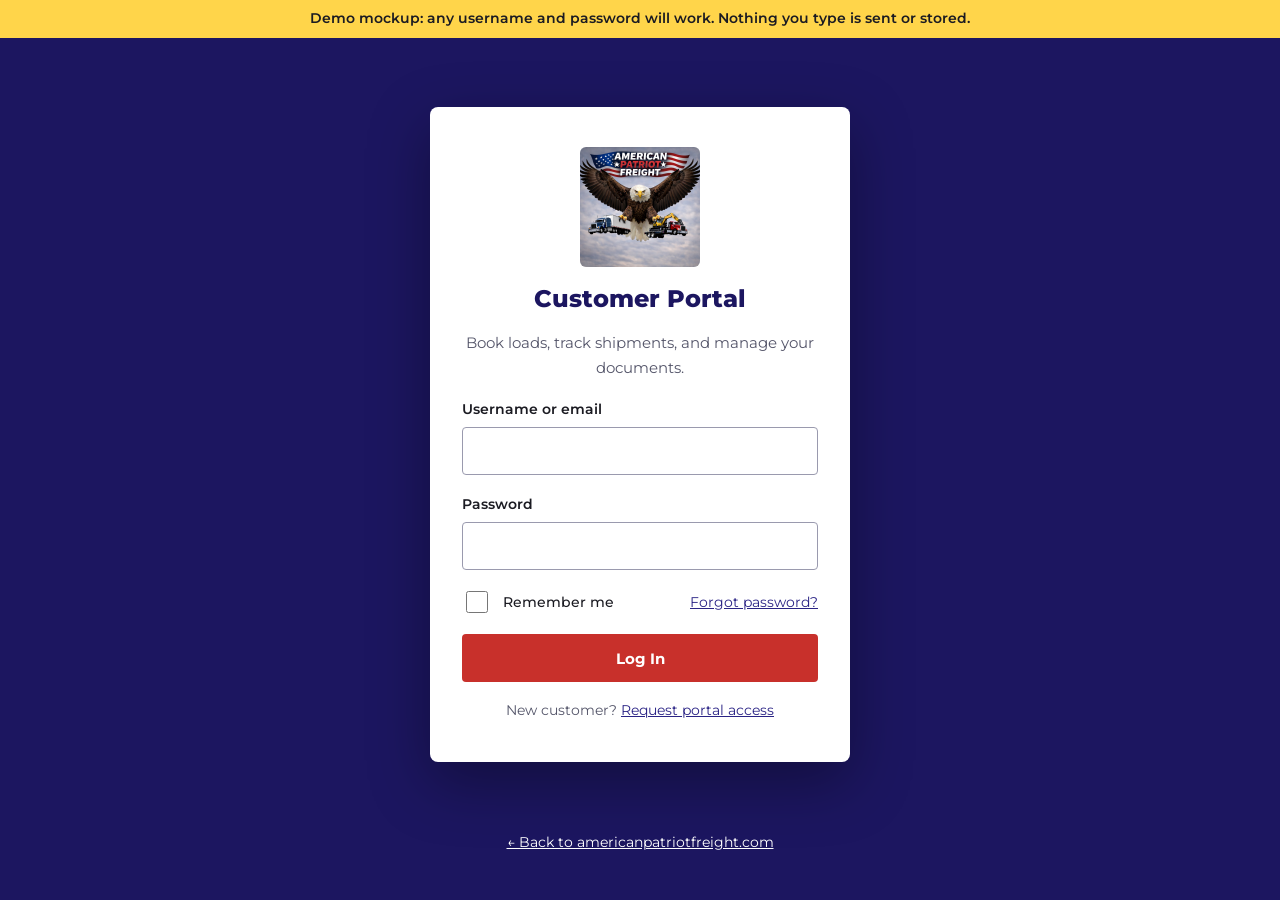
==== portal/index.html @ 230db8dd "Add customer portal mockup and Customer Login link Co-Authored-By: Claude Opus 5.5 <noreply@anthropi" ====
<!doctype html>
<html lang="en">
<head>
<meta charset="utf-8">
<meta name="viewport" content="width=device-width, initial-scale=1">
<title>Customer Login | American Patriot Freight</title>
<meta name="robots" content="noindex">
<link rel="icon" href="../assets/logo.png">
<link rel="preconnect" href="https://fonts.googleapis.com">
<link href="https://fonts.googleapis.com/css2?family=Montserrat:wght@400;500;600;700;800&display=swap" rel="stylesheet">
<link rel="stylesheet" href="../assets/style.css">
<style>
body{background:var(--navy);min-height:100vh;display:flex;flex-direction:column}
.demo-bar{background:#ffd54a;color:#1b1b22;text-align:center;font-size:.85rem;font-weight:600;padding:8px 16px}
.login-wrap{flex:1;display:flex;align-items:center;justify-content:center;padding:40px 20px}
.login-card{background:#fff;border-radius:8px;width:100%;max-width:420px;padding:40px 32px;box-shadow:0 20px 60px rgba(0,0,0,.35);display:flex;flex-direction:column;gap:18px}
.login-card img{width:120px;margin:0 auto;border-radius:6px}
.login-card h1{font-size:1.5rem;text-align:center;margin:0}
.login-card .sub{text-align:center;color:var(--muted);margin:0;font-size:.95rem}
.login-row{display:flex;justify-content:space-between;align-items:center;flex-wrap:wrap;gap:8px;font-size:.9rem}
.login-row .check label{font-weight:500}
.login-card .btn{width:100%}
.back{color:#c9c9e3;text-align:center;padding:0 0 32px;font-size:.9rem}
.back a{color:#fff}
</style>
</head>
<body>
<div class="demo-bar">Demo mockup: any username and password will work. Nothing you type is sent or stored.</div>
<div class="login-wrap">
  <form class="login-card" id="login">
    <a href="../index.html"><img src="../assets/logo.png" alt="American Patriot Freight home"></a>
    <h1>Customer Portal</h1>
    <p class="sub">Book loads, track shipments, and manage your documents.</p>
    <div><label for="u">Username or email</label><input id="u" autocomplete="off"></div>
    <div><label for="p">Password</label><input id="p" type="password" autocomplete="off"></div>
    <div class="login-row">
      <div class="check"><input id="rem" type="checkbox"><label for="rem">Remember me</label></div>
      <a href="#" onclick="alert('Demo: password reset would email a link here.');return false">Forgot password?</a>
    </div>
    <button class="btn btn-red" type="submit">Log In</button>
    <p class="sub" style="font-size:.85rem">New customer? <a href="../contact.html">Request portal access</a></p>
  </form>
</div>
<p class="back"><a href="../index.html">← Back to americanpatriotfreight.com</a></p>
<script>
document.getElementById('login').addEventListener('submit', function (e) {
  e.preventDefault();
  window.location.href = 'dashboard.html';
});
</script>
</body>
</html>
---- assets/style.css ----
:root{
  --navy:#1c1660;
  --navy-2:#2a2385;
  --red:#c8302b;
  --red-dark:#a32420;
  --ink:#1b1b22;
  --muted:#55566a;
  --line:#dcdce6;
  --soft:#f4f4f8;
  --white:#ffffff;
  --max:1140px;
}
*{box-sizing:border-box}
html{scroll-behavior:smooth}
body{margin:0;font-family:"Montserrat",system-ui,sans-serif;color:var(--ink);background:var(--white);line-height:1.6;font-size:16px}
img{max-width:100%;display:block}
a{color:var(--navy-2)}
a:hover{color:var(--red)}
h1,h2,h3{line-height:1.2;margin:0 0 .5em;font-weight:800;color:var(--navy)}
h1{font-size:clamp(2rem,4.5vw,3.25rem)}
h2{font-size:clamp(1.6rem,3vw,2.25rem)}
h3{font-size:1.2rem;font-weight:700}
p{margin:0 0 1em}
.wrap{max-width:var(--max);margin:0 auto;padding:0 20px}
.eyebrow{font-size:.8rem;font-weight:700;letter-spacing:.12em;text-transform:uppercase;color:var(--red);margin-bottom:.75em}
.lead{font-size:1.15rem;color:var(--muted);max-width:720px}

/* buttons */
.btn{display:inline-flex;align-items:center;justify-content:center;min-height:48px;padding:0 24px;border-radius:4px;font-weight:700;font-size:.95rem;text-decoration:none;border:2px solid transparent;cursor:pointer;font-family:inherit;transition:background .15s,color .15s}
.btn-red{background:var(--red);color:#fff}
.btn-red:hover{background:var(--red-dark);color:#fff}
.btn-outline{border-color:currentColor;color:var(--navy);background:transparent}
.btn-outline:hover{background:var(--navy);color:#fff;border-color:var(--navy)}
.btn-light{border-color:#fff;color:#fff;background:transparent}
.btn-light:hover{background:#fff;color:var(--navy)}
.btn-row{display:flex;flex-wrap:wrap;gap:12px}

/* header */
.site-header{background:var(--navy);color:#fff;position:sticky;top:0;z-index:50}
.site-header .wrap{display:flex;align-items:center;gap:24px;min-height:76px}
.brand{display:flex;align-items:center;gap:12px;color:#fff;text-decoration:none;font-weight:800;letter-spacing:.02em}
.brand img{height:56px;width:auto;border-radius:4px;background:#fff}
.brand span{font-size:1rem;line-height:1.1}
.nav{display:flex;gap:4px 24px;margin-left:auto;align-items:center}
.nav a{color:#fff;text-decoration:none;font-weight:600;font-size:.95rem;padding:12px 0;border-bottom:2px solid transparent;white-space:nowrap}
.nav a:hover,.nav a[aria-current=page]{border-bottom-color:var(--red);color:#fff}
.nav .btn{padding:0 18px;border-bottom:0}
.nav .phone{font-weight:700}
.menu-btn{display:none;margin-left:auto;width:48px;height:48px;background:transparent;border:2px solid #fff;border-radius:4px;color:#fff;cursor:pointer}
@media (max-width:1200px){
  .menu-btn{display:inline-flex;align-items:center;justify-content:center}
  .nav{display:none;position:absolute;top:76px;left:0;right:0;background:var(--navy);flex-direction:column;align-items:stretch;padding:8px 20px 20px;gap:0}
  .nav.open{display:flex}
  .nav a{padding:14px 0;border-bottom:1px solid rgba(255,255,255,.15)}
  .nav .btn{margin-top:12px;border-bottom:0}
}

/* hero */
.hero{position:relative;color:#fff;background-color:var(--navy);background-position:center;background-size:cover;background-repeat:no-repeat}
.hero .wrap{padding-top:96px;padding-bottom:96px}
.hero h1{color:#fff;max-width:820px}
.hero .lead{color:#e4e4f2}
.hero .eyebrow{color:#ff8b86}
.page-hero{background:var(--navy);color:#fff}
.page-hero .wrap{padding-top:56px;padding-bottom:56px}
.page-hero h1{color:#fff}
.page-hero .lead{color:#e4e4f2}
.crumbs{font-size:.85rem;color:#c9c9e3;margin-bottom:12px}
.crumbs a{color:#c9c9e3}

/* facts strip */
.facts{background:var(--soft);border-bottom:1px solid var(--line)}
.facts .wrap{display:grid;grid-template-columns:repeat(auto-fit,minmax(200px,1fr));gap:16px;padding-top:22px;padding-bottom:22px}
.facts dt{font-size:.75rem;font-weight:700;letter-spacing:.1em;text-transform:uppercase;color:var(--muted)}
.facts dd{margin:0;font-weight:700;color:var(--navy)}

/* sections */
section.block{padding:72px 0}
section.alt{background:var(--soft)}
.section-head{margin-bottom:40px}
.grid-3{display:grid;grid-template-columns:repeat(auto-fit,minmax(280px,1fr));gap:24px}
.grid-4{display:grid;grid-template-columns:repeat(auto-fit,minmax(220px,1fr));gap:24px}
.card{background:#fff;border:1px solid var(--line);border-radius:6px;padding:28px;display:flex;flex-direction:column;gap:8px}
.card .tags{font-size:.85rem;color:var(--red);font-weight:600}
.card p{color:var(--muted);flex-grow:1}
.card a.more{font-weight:700;text-decoration:none;padding:8px 0}
.icon{width:48px;height:48px;border-radius:50%;background:var(--navy);color:#fff;display:flex;align-items:center;justify-content:center;margin-bottom:8px}
.icon svg{width:24px;height:24px}
.step-num{width:44px;height:44px;border-radius:50%;background:var(--red);color:#fff;font-weight:800;display:flex;align-items:center;justify-content:center;margin-bottom:12px}

.split{display:grid;grid-template-columns:repeat(auto-fit,minmax(320px,1fr));gap:48px;align-items:center}
.tag-list{display:flex;flex-wrap:wrap;gap:8px;list-style:none;padding:0;margin:0 0 1.5em}
.tag-list li{border:1px solid var(--navy);color:var(--navy);border-radius:999px;padding:4px 14px;font-size:.85rem;font-weight:600}
.panel{background:var(--navy);color:#fff;border-radius:6px;padding:40px;display:flex;flex-direction:column;justify-content:center;min-height:280px}
.panel h3{color:#fff;font-size:1.5rem}
.panel p{color:#e4e4f2}

.cta{background:var(--navy);color:#fff}
.cta .wrap{display:flex;flex-wrap:wrap;align-items:center;justify-content:space-between;gap:24px;padding-top:56px;padding-bottom:56px}
.cta h2{color:#fff;margin:0;max-width:620px}

.mission{background:var(--red);color:#fff;text-align:center}
.mission .wrap{padding-top:64px;padding-bottom:64px;max-width:900px}
.mission p{font-size:clamp(1.3rem,2.4vw,1.75rem);font-weight:700;margin:0}
.mission .eyebrow{color:#ffe1df}

/* forms */
.form{background:#fff;border:1px solid var(--line);border-radius:6px;padding:32px;display:flex;flex-direction:column;gap:20px}
.row{display:grid;grid-template-columns:repeat(auto-fit,minmax(220px,1fr));gap:20px}
label{display:block;font-weight:600;font-size:.9rem;margin-bottom:6px}
input,select,textarea{width:100%;min-height:48px;padding:10px 12px;border:1px solid #9a9aae;border-radius:4px;font:inherit;font-size:1rem;background:#fff;color:var(--ink)}
input:focus,select:focus,textarea:focus{outline:3px solid rgba(200,48,43,.35);border-color:var(--red)}
textarea{min-height:130px;resize:vertical}
fieldset{border:0;padding:0;margin:0;display:flex;flex-direction:column;gap:20px}
legend{font-weight:800;color:var(--navy);font-size:1.05rem;margin-bottom:12px;padding:0}
.check{display:flex;gap:12px;align-items:center}
.check input{width:22px;height:22px;min-height:0}
.check label{margin:0;font-weight:500}
.note{font-size:.85rem;color:var(--muted)}
.form-status{font-weight:600;color:var(--navy)}

.contact-list{display:flex;flex-direction:column;gap:22px}
.contact-list dt{font-size:.75rem;font-weight:700;letter-spacing:.1em;text-transform:uppercase;color:var(--muted)}
.contact-list dd{margin:0;font-size:1.05rem}
.map{border:0;width:100%;height:260px;border-radius:6px}

/* footer */
.site-footer{background:#120e45;color:#c9c9e3;font-size:.95rem}
.site-footer .wrap{padding-top:56px;padding-bottom:24px}
.foot-grid{display:grid;grid-template-columns:2fr 1fr 1.5fr 1fr;gap:32px}
@media (max-width:800px){.foot-grid{grid-template-columns:1fr 1fr}}
@media (max-width:480px){.foot-grid{grid-template-columns:1fr}}
.site-footer h4{color:#fff;font-size:.8rem;letter-spacing:.12em;text-transform:uppercase;margin:0 0 12px}
.site-footer a{color:#c9c9e3;text-decoration:none;display:block;padding:6px 0}
.site-footer a:hover{color:#fff}
.site-footer .brand img{height:64px}
.legal{border-top:1px solid rgba(255,255,255,.15);margin-top:40px;padding-top:20px;display:flex;flex-wrap:wrap;justify-content:space-between;gap:8px;font-size:.85rem}
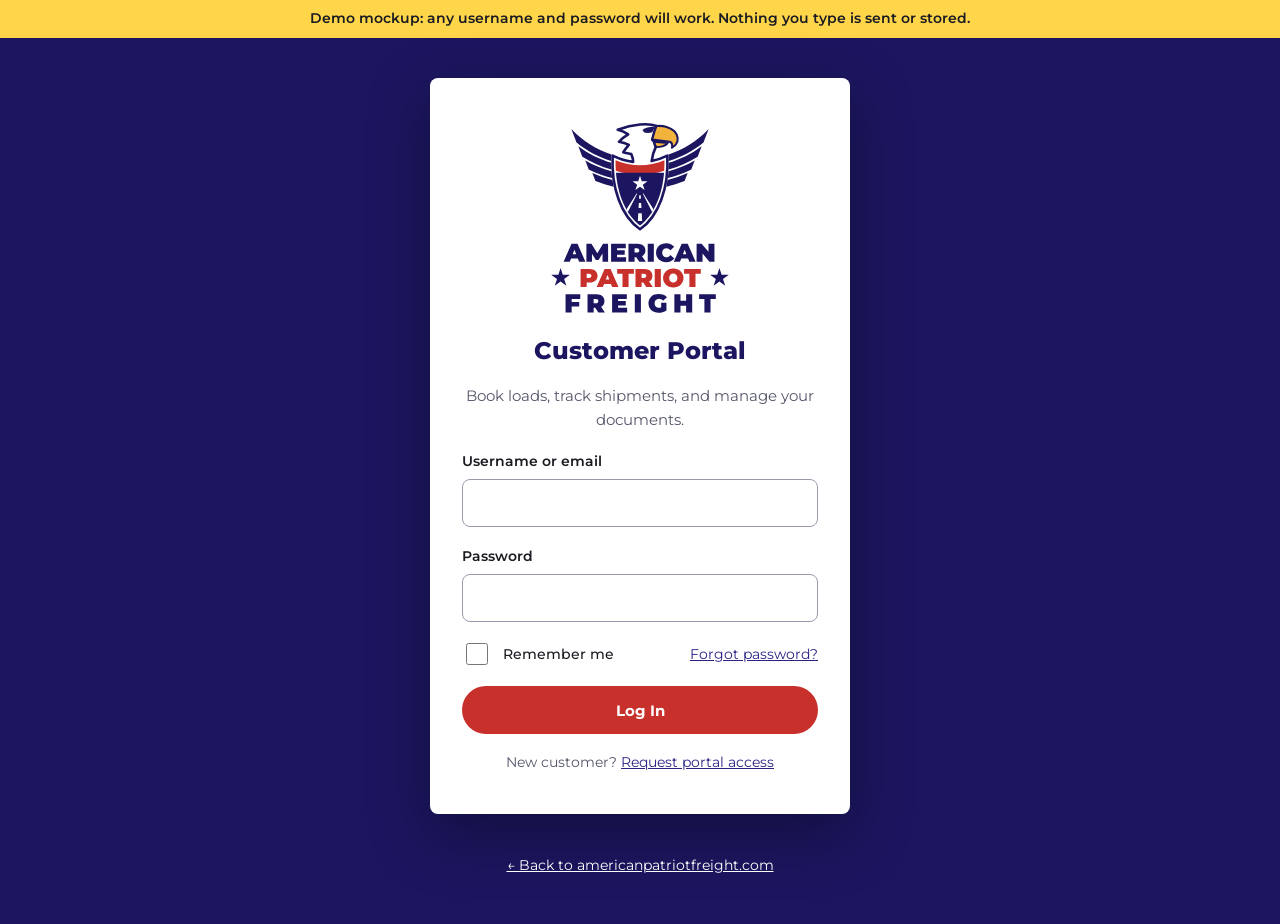
==== commit 212d73e8: "Switch to the Highway Shield logo and its colors Header, footer, About panel, portal and favicon now" ====
--- a/portal/index.html
+++ b/portal/index.html
@@ -5,7 +5,7 @@
 <meta name="viewport" content="width=device-width, initial-scale=1">
 <title>Customer Login | American Patriot Freight</title>
 <meta name="robots" content="noindex">
-<link rel="icon" href="../assets/logo.png">
+<link rel="icon" href="../assets/brand/logo-mark.svg" type="image/svg+xml">
 <link rel="preconnect" href="https://fonts.googleapis.com">
 <link href="https://fonts.googleapis.com/css2?family=Montserrat:wght@400;500;600;700;800&display=swap" rel="stylesheet">
 <link rel="stylesheet" href="../assets/style.css">
@@ -14,7 +14,7 @@
 .demo-bar{background:#ffd54a;color:#1b1b22;text-align:center;font-size:.85rem;font-weight:600;padding:8px 16px}
 .login-wrap{flex:1;display:flex;align-items:center;justify-content:center;padding:40px 20px}
 .login-card{background:#fff;border-radius:8px;width:100%;max-width:420px;padding:40px 32px;box-shadow:0 20px 60px rgba(0,0,0,.35);display:flex;flex-direction:column;gap:18px}
-.login-card img{width:120px;margin:0 auto;border-radius:6px}
+.login-card img{width:190px;height:auto;margin:0 auto}
 .login-card h1{font-size:1.5rem;text-align:center;margin:0}
 .login-card .sub{text-align:center;color:var(--muted);margin:0;font-size:.95rem}
 .login-row{display:flex;justify-content:space-between;align-items:center;flex-wrap:wrap;gap:8px;font-size:.9rem}
@@ -28,7 +28,7 @@
 <div class="demo-bar">Demo mockup: any username and password will work. Nothing you type is sent or stored.</div>
 <div class="login-wrap">
   <form class="login-card" id="login">
-    <a href="../index.html"><img src="../assets/logo.png" alt="American Patriot Freight home"></a>
+    <a href="../index.html"><img src="../assets/brand/logo-stacked.svg" alt="American Patriot Freight home" width="190" height="201"></a>
     <h1>Customer Portal</h1>
     <p class="sub">Book loads, track shipments, and manage your documents.</p>
     <div><label for="u">Username or email</label><input id="u" autocomplete="off"></div>
--- a/assets/style.css
+++ b/assets/style.css
@@ -1,20 +1,27 @@
 :root{
   --navy:#1c1660;
   --navy-2:#2a2385;
+  --navy-deep:#120e45;
   --red:#c8302b;
   --red-dark:#a32420;
+  --red-light:#e8463f;
+  --gold:#f2b33d;
   --ink:#1b1b22;
   --muted:#55566a;
   --line:#dcdce6;
   --soft:#f4f4f8;
   --white:#ffffff;
   --max:1140px;
+  --ease-out:cubic-bezier(.16,1,.3,1);
+  --ease-spring:cubic-bezier(.34,1.56,.64,1);
+  --glow-red:0 0 22px -2px rgba(200,48,43,.6);
+  --glow-light:0 0 12px 3px rgba(242,179,61,.75),0 0 22px 6px rgba(242,179,61,.3);
 }
 *{box-sizing:border-box}
 html{scroll-behavior:smooth}
 body{margin:0;font-family:"Montserrat",system-ui,sans-serif;color:var(--ink);background:var(--white);line-height:1.6;font-size:16px}
 img{max-width:100%;display:block}
-a{color:var(--navy-2)}
+a{color:var(--navy-2);transition:color .2s}
 a:hover{color:var(--red)}
 h1,h2,h3{line-height:1.2;margin:0 0 .5em;font-weight:800;color:var(--navy)}
 h1{font-size:clamp(2rem,4.5vw,3.25rem)}
@@ -22,81 +29,166 @@
 h3{font-size:1.2rem;font-weight:700}
 p{margin:0 0 1em}
 .wrap{max-width:var(--max);margin:0 auto;padding:0 20px}
-.eyebrow{font-size:.8rem;font-weight:700;letter-spacing:.12em;text-transform:uppercase;color:var(--red);margin-bottom:.75em}
 .lead{font-size:1.15rem;color:var(--muted);max-width:720px}
+.center{text-align:center}
+.center .lead{margin-left:auto;margin-right:auto}
+
+/* eyebrow with a line that grows on hover */
+.eyebrow{display:inline-flex;align-items:center;gap:10px;font-size:.8rem;font-weight:700;letter-spacing:.14em;text-transform:uppercase;color:var(--red);margin-bottom:.75em}
+.eyebrow::after{content:"";width:32px;height:1px;background:currentColor;opacity:.5;transition:width .5s var(--ease-out)}
+.section-head:hover .eyebrow::after,.split>div:hover .eyebrow::after,.hero:hover .eyebrow::after,.page-hero:hover .eyebrow::after{width:64px}
+.eyebrow.dot::after{display:none}
+.eyebrow.dot::before{content:"";width:12px;height:12px;background:currentColor;clip-path:polygon(50% 0%,61% 35%,98% 35%,68% 57%,79% 91%,50% 70%,21% 91%,32% 57%,2% 35%,39% 35%)}
+
+/* accent words: underline draws in, glows on hover */
+.accent{color:var(--red);background:linear-gradient(currentColor,currentColor) 0 100%/0 3px no-repeat;padding-bottom:2px;transition:background-size .8s var(--ease-out) .2s,text-shadow .3s}
+.in .accent,.no-js .accent,.accent.drawn{background-size:100% 3px}
+h1:hover .accent,h2:hover .accent{text-shadow:0 0 18px rgba(200,48,43,.35)}
+.dark .accent,.hero .accent,.page-hero .accent,.cta .accent{color:var(--red-light)}
+.dark h2:hover .accent,.hero h1:hover .accent,.page-hero h1:hover .accent{text-shadow:0 0 24px rgba(232,70,63,.65)}
 
 /* buttons */
-.btn{display:inline-flex;align-items:center;justify-content:center;min-height:48px;padding:0 24px;border-radius:4px;font-weight:700;font-size:.95rem;text-decoration:none;border:2px solid transparent;cursor:pointer;font-family:inherit;transition:background .15s,color .15s}
+.btn{display:inline-flex;align-items:center;justify-content:center;gap:8px;min-height:48px;padding:0 24px;border-radius:999px;font-weight:700;font-size:.95rem;text-decoration:none;border:2px solid transparent;cursor:pointer;font-family:inherit;transition:translate .25s var(--ease-out),box-shadow .25s,background .2s,color .2s,border-color .2s}
+.btn:hover{translate:0 -2px}
+.btn:active{translate:0 0}
 .btn-red{background:var(--red);color:#fff}
-.btn-red:hover{background:var(--red-dark);color:#fff}
+.btn-red:hover{background:var(--red-dark);color:#fff;box-shadow:0 12px 26px -10px rgba(200,48,43,.85)}
 .btn-outline{border-color:currentColor;color:var(--navy);background:transparent}
-.btn-outline:hover{background:var(--navy);color:#fff;border-color:var(--navy)}
-.btn-light{border-color:#fff;color:#fff;background:transparent}
-.btn-light:hover{background:#fff;color:var(--navy)}
+.btn-outline:hover{background:var(--navy);color:#fff;border-color:var(--navy);box-shadow:0 12px 26px -12px rgba(28,22,96,.7)}
+.btn-light{border-color:rgba(255,255,255,.7);color:#fff;background:transparent}
+.btn-light:hover{background:#fff;color:var(--navy);border-color:#fff;box-shadow:0 12px 26px -12px rgba(255,255,255,.5)}
+.btn-white{background:#fff;color:var(--navy)}
+.btn-white:hover{color:var(--navy);box-shadow:0 0 0 4px rgba(255,255,255,.15),0 12px 26px -10px rgba(0,0,0,.5)}
+.arr{display:inline-block;transition:translate .25s var(--ease-out)}
+a:hover .arr,button:hover .arr{translate:4px 0}
 .btn-row{display:flex;flex-wrap:wrap;gap:12px}
+.center .btn-row{justify-content:center}
+
+/* utility bar */
+.utility{background:var(--navy-deep);color:#c9c9e3;font-size:.82rem}
+.utility .wrap{display:flex;justify-content:space-between;align-items:center;gap:4px 20px;flex-wrap:wrap}
+.utility .u-group{display:flex;gap:4px 20px;flex-wrap:wrap}
+.utility a{color:#e4e4f2;text-decoration:none;font-weight:600;padding:8px 0;display:inline-flex;gap:6px;align-items:center}
+.utility a:hover{color:#fff}
+.utility svg{width:14px;height:14px;transition:rotate .4s var(--ease-spring)}
+.utility a:hover svg{rotate:-12deg}
+@media (max-width:640px){.utility .u-hide-sm{display:none}}
 
 /* header */
-.site-header{background:var(--navy);color:#fff;position:sticky;top:0;z-index:50}
+.site-header{background:var(--navy);color:#fff;position:sticky;top:0;z-index:50;border-bottom:3px solid var(--red);transition:box-shadow .3s}
+.site-header.scrolled{box-shadow:0 10px 30px -10px rgba(0,0,0,.5)}
 .site-header .wrap{display:flex;align-items:center;gap:24px;min-height:76px}
 .brand{display:flex;align-items:center;gap:12px;color:#fff;text-decoration:none;font-weight:800;letter-spacing:.02em}
-.brand img{height:56px;width:auto;border-radius:4px;background:#fff}
+.brand:hover{color:#fff}
+.brand img{height:56px;width:auto;display:block;transition:scale .5s var(--ease-spring),filter .3s}
+.brand:hover img{scale:1.04;filter:drop-shadow(0 0 10px rgba(242,179,61,.45))}
 .brand span{font-size:1rem;line-height:1.1}
-.nav{display:flex;gap:4px 24px;margin-left:auto;align-items:center}
-.nav a{color:#fff;text-decoration:none;font-weight:600;font-size:.95rem;padding:12px 0;border-bottom:2px solid transparent;white-space:nowrap}
-.nav a:hover,.nav a[aria-current=page]{border-bottom-color:var(--red);color:#fff}
-.nav .btn{padding:0 18px;border-bottom:0}
-.nav .phone{font-weight:700}
-.menu-btn{display:none;margin-left:auto;width:48px;height:48px;background:transparent;border:2px solid #fff;border-radius:4px;color:#fff;cursor:pointer}
-@media (max-width:1200px){
+.nav{display:flex;gap:4px 26px;margin-left:auto;align-items:center}
+.nav a{position:relative;color:#fff;text-decoration:none;font-weight:600;font-size:.95rem;padding:12px 0;white-space:nowrap}
+.nav a:not(.btn)::after{content:"";position:absolute;left:0;right:0;bottom:6px;height:2px;border-radius:2px;background:var(--gold);transform:scaleX(0);transform-origin:left;transition:transform .35s var(--ease-out)}
+.nav a:not(.btn):hover{color:#fff}
+.nav a:not(.btn):hover::after,.nav a[aria-current=page]::after{transform:scaleX(1)}
+.nav .btn{padding:0 20px}
+.menu-btn{display:none;margin-left:auto;width:48px;height:48px;background:transparent;border:2px solid #fff;border-radius:8px;color:#fff;cursor:pointer;transition:background .2s}
+.menu-btn:hover{background:rgba(255,255,255,.1)}
+.menu-btn svg{transition:rotate .35s var(--ease-out)}
+.menu-btn[aria-expanded=true] svg{rotate:90deg}
+@media (max-width:1020px){
   .menu-btn{display:inline-flex;align-items:center;justify-content:center}
-  .nav{display:none;position:absolute;top:76px;left:0;right:0;background:var(--navy);flex-direction:column;align-items:stretch;padding:8px 20px 20px;gap:0}
-  .nav.open{display:flex}
+  .nav{display:none;position:absolute;top:76px;left:0;right:0;background:var(--navy);flex-direction:column;align-items:stretch;padding:8px 20px 20px;gap:0;box-shadow:0 20px 30px -10px rgba(0,0,0,.4)}
+  .nav.open{display:flex;animation:drop .3s var(--ease-out)}
   .nav a{padding:14px 0;border-bottom:1px solid rgba(255,255,255,.15)}
+  .nav a:not(.btn)::after{bottom:-1px}
   .nav .btn{margin-top:12px;border-bottom:0}
 }
+@keyframes drop{from{opacity:0;translate:0 -8px}to{opacity:1;translate:0 0}}
 
 /* hero */
-.hero{position:relative;color:#fff;background-color:var(--navy);background-position:center;background-size:cover;background-repeat:no-repeat}
-.hero .wrap{padding-top:96px;padding-bottom:96px}
+.hero{position:relative;color:#fff;background-color:var(--navy);background-position:center;background-size:cover;background-repeat:no-repeat;overflow:hidden}
+.hero .wrap{padding-top:96px;padding-bottom:96px;position:relative}
 .hero h1{color:#fff;max-width:820px}
 .hero .lead{color:#e4e4f2}
-.hero .eyebrow{color:#ff8b86}
-.page-hero{background:var(--navy);color:#fff}
-.page-hero .wrap{padding-top:56px;padding-bottom:56px}
-.page-hero h1{color:#fff}
+.hero .eyebrow{color:var(--gold)}
+.bg-navy-gradient,.page-hero,.cta{background-image:linear-gradient(135deg,var(--navy-deep) 0%,var(--navy-2) 55%,var(--navy-deep) 100%)}
+.page-hero{color:#fff;position:relative;overflow:hidden}
+.page-hero::after{content:"";position:absolute;inset:auto -10% -60% auto;width:60%;height:140%;background:radial-gradient(closest-side,rgba(242,179,61,.18),transparent);pointer-events:none}
+.page-hero .wrap{padding-top:64px;padding-bottom:64px;position:relative}
+.page-hero h1{color:#fff;max-width:820px}
 .page-hero .lead{color:#e4e4f2}
+.page-hero .eyebrow{color:var(--gold)}
 .crumbs{font-size:.85rem;color:#c9c9e3;margin-bottom:12px}
 .crumbs a{color:#c9c9e3}
+.crumbs a:hover{color:#fff}
 
 /* facts strip */
 .facts{background:var(--soft);border-bottom:1px solid var(--line)}
-.facts .wrap{display:grid;grid-template-columns:repeat(auto-fit,minmax(200px,1fr));gap:16px;padding-top:22px;padding-bottom:22px}
+.facts .wrap{display:grid;grid-template-columns:repeat(auto-fit,minmax(200px,1fr));gap:16px;padding-top:22px;padding-bottom:22px;margin-top:0;margin-bottom:0}
 .facts dt{font-size:.75rem;font-weight:700;letter-spacing:.1em;text-transform:uppercase;color:var(--muted)}
 .facts dd{margin:0;font-weight:700;color:var(--navy)}
+.facts .wrap>div{transition:translate .3s var(--ease-out)}
+.facts .wrap>div:hover{translate:0 -2px}
 
 /* sections */
-section.block{padding:72px 0}
+section.block{padding:80px 0}
 section.alt{background:var(--soft)}
-.section-head{margin-bottom:40px}
+section.dark{color:#fff}
+section.dark h2,section.dark h3{color:#fff}
+section.dark .lead{color:rgba(255,255,255,.72)}
+section.dark .eyebrow{color:var(--gold)}
+.section-head{margin-bottom:44px}
 .grid-3{display:grid;grid-template-columns:repeat(auto-fit,minmax(280px,1fr));gap:24px}
 .grid-4{display:grid;grid-template-columns:repeat(auto-fit,minmax(220px,1fr));gap:24px}
-.card{background:#fff;border:1px solid var(--line);border-radius:6px;padding:28px;display:flex;flex-direction:column;gap:8px}
+
+/* cards: lift, glow, icon turns */
+.card{position:relative;overflow:hidden;background:#fff;border:1px solid var(--line);border-radius:16px;padding:28px;display:flex;flex-direction:column;gap:8px;transition:translate .45s var(--ease-out),scale .45s var(--ease-out),box-shadow .45s,border-color .45s}
+.card::before{content:"";position:absolute;inset:0;background:radial-gradient(ellipse 80% 60% at 50% -10%,rgba(200,48,43,.12) 0%,transparent 70%);opacity:0;transition:opacity .45s;pointer-events:none}
+.card>*{position:relative}
+.card:hover,.card:focus-within{translate:0 -6px;scale:1.02;border-color:rgba(200,48,43,.45);box-shadow:0 26px 44px -20px rgba(28,22,96,.4)}
+.card:hover::before,.card:focus-within::before{opacity:1}
+.card h3{transition:color .3s}
+.card:hover h3{color:var(--red)}
 .card .tags{font-size:.85rem;color:var(--red);font-weight:600}
-.card p{color:var(--muted);flex-grow:1}
+.card p{color:var(--muted);flex-grow:1;margin-bottom:.5em}
 .card a.more{font-weight:700;text-decoration:none;padding:8px 0}
-.icon{width:48px;height:48px;border-radius:50%;background:var(--navy);color:#fff;display:flex;align-items:center;justify-content:center;margin-bottom:8px}
+.icon{width:48px;height:48px;border-radius:14px;background:rgba(28,22,96,.08);color:var(--navy);display:flex;align-items:center;justify-content:center;margin-bottom:8px;transition:rotate .5s var(--ease-spring),scale .5s var(--ease-spring),box-shadow .4s,background .3s,color .3s}
 .icon svg{width:24px;height:24px}
-.step-num{width:44px;height:44px;border-radius:50%;background:var(--red);color:#fff;font-weight:800;display:flex;align-items:center;justify-content:center;margin-bottom:12px}
+.card:hover .icon,.dcard:hover .icon{rotate:-10deg;scale:1.12;background:var(--red);color:#fff;box-shadow:var(--glow-red)}
+
+/* expandable cards */
+.xgrid{align-items:start}
+.xcard{cursor:pointer}
+.xmore{display:grid;grid-template-rows:0fr;opacity:0;transition:grid-template-rows .55s var(--ease-out),opacity .4s}
+.xmore>div{min-height:0;overflow:hidden}
+.xmore p{border-top:1px solid var(--line);padding-top:14px;margin:6px 0 0;color:var(--muted)}
+.xcard:hover .xmore,.xcard.open .xmore,.xcard:focus-within .xmore{grid-template-rows:1fr;opacity:1}
+.xhint{align-self:flex-start;background:none;border:0;padding:6px 0;font:inherit;font-size:.82rem;font-weight:700;color:var(--red);cursor:pointer;display:inline-flex;gap:6px;align-items:center;transition:opacity .3s}
+.xhint svg{width:14px;height:14px;transition:rotate .4s var(--ease-spring)}
+.xcard:hover .xhint svg,.xcard.open .xhint svg{rotate:180deg}
+.xcard:hover .xhint,.xcard.open .xhint{opacity:.55}
+.stat{display:inline-flex;align-self:flex-start;align-items:center;gap:8px;background:rgba(28,22,96,.07);color:var(--navy);border-radius:999px;padding:5px 12px;font-size:.78rem;font-weight:700}
+.stat::before{content:"";width:7px;height:7px;border-radius:50%;background:var(--red);animation:ping 2.4s var(--ease-out) infinite}
+@keyframes ping{0%{box-shadow:0 0 0 0 rgba(200,48,43,.55)}70%,100%{box-shadow:0 0 0 7px rgba(200,48,43,0)}}
+
+.step-num{width:44px;height:44px;border-radius:50%;background:var(--red);color:#fff;font-weight:800;display:flex;align-items:center;justify-content:center;margin-bottom:12px;transition:scale .4s var(--ease-spring),box-shadow .3s}
+div:hover>.step-num{scale:1.15;box-shadow:var(--glow-red)}
 
 .split{display:grid;grid-template-columns:repeat(auto-fit,minmax(320px,1fr));gap:48px;align-items:center}
 .tag-list{display:flex;flex-wrap:wrap;gap:8px;list-style:none;padding:0;margin:0 0 1.5em}
-.tag-list li{border:1px solid var(--navy);color:var(--navy);border-radius:999px;padding:4px 14px;font-size:.85rem;font-weight:600}
-.panel{background:var(--navy);color:#fff;border-radius:6px;padding:40px;display:flex;flex-direction:column;justify-content:center;min-height:280px}
+.tag-list li{border:1px solid var(--navy);color:var(--navy);border-radius:999px;padding:4px 14px;font-size:.85rem;font-weight:600;cursor:default;transition:background .25s,color .25s,translate .25s var(--ease-out),box-shadow .25s}
+.tag-list li:hover{background:var(--navy);color:#fff;translate:0 -2px;box-shadow:0 8px 16px -8px rgba(28,22,96,.6)}
+.panel{position:relative;overflow:hidden;background-image:linear-gradient(135deg,var(--navy-deep),var(--navy-2));color:#fff;border-radius:16px;padding:40px;display:flex;flex-direction:column;justify-content:center;min-height:280px;transition:translate .45s var(--ease-out),box-shadow .45s}
+.panel::after{content:"";position:absolute;width:260px;height:260px;right:-80px;top:-80px;border-radius:50%;background:radial-gradient(closest-side,rgba(242,179,61,.25),transparent);transition:scale .6s var(--ease-out);pointer-events:none}
+.panel:hover{translate:0 -6px;box-shadow:0 30px 50px -24px rgba(28,22,96,.6)}
+.panel:hover::after{scale:1.6}
+.panel>*{position:relative}
 .panel h3{color:#fff;font-size:1.5rem}
 .panel p{color:#e4e4f2}
-
-.cta{background:var(--navy);color:#fff}
-.cta .wrap{display:flex;flex-wrap:wrap;align-items:center;justify-content:space-between;gap:24px;padding-top:56px;padding-bottom:56px}
+.panel.panel-light{background:#fff;color:var(--ink);border:2px solid var(--navy)}
+.panel.panel-light h3{color:var(--navy)}
+.panel.panel-light p{color:var(--muted)}
+
+.cta{color:#fff}
+.cta .wrap{display:flex;flex-wrap:wrap;align-items:center;justify-content:space-between;gap:24px;padding-top:64px;padding-bottom:64px}
 .cta h2{color:#fff;margin:0;max-width:620px}
 
 .mission{background:var(--red);color:#fff;text-align:center}
@@ -104,12 +196,103 @@
 .mission p{font-size:clamp(1.3rem,2.4vw,1.75rem);font-weight:700;margin:0}
 .mission .eyebrow{color:#ffe1df}
 
+/* ---------- horizontal delivery process (home) ---------- */
+.process .wrap{max-width:1000px;padding-top:88px;padding-bottom:88px}
+.track-scroll{overflow-x:auto;margin-top:40px;padding-bottom:4px}
+.track{position:relative;min-width:860px;max-width:900px;margin:0 auto;padding:24px 8px 8px}
+.track-line{position:absolute;top:33px;left:7.14%;right:7.14%;height:1px;background:rgba(255,255,255,.18)}
+.track-fill{position:absolute;top:33px;left:7.14%;height:2px;margin-top:-.5px;width:0;background:var(--gold);box-shadow:0 0 10px rgba(242,179,61,.7);transition:width .5s var(--ease-out)}
+.light{position:absolute;top:33px;left:7.14%;z-index:2;width:12px;height:12px;margin:-6px 0 0 -6px;border-radius:50%;background:var(--gold);box-shadow:var(--glow-light);animation:light-travel 3.5s cubic-bezier(.4,0,.2,1) infinite;pointer-events:none}
+@keyframes light-travel{0%{opacity:0;left:7.14%}8%{opacity:1}85%{opacity:1}100%{opacity:0;left:92.86%}}
+.track:hover .light,.track.has-active .light{opacity:0;animation-play-state:paused}
+.track-steps{position:relative;display:grid;grid-template-columns:repeat(7,minmax(0,1fr));gap:16px;list-style:none;margin:0;padding:0}
+.tstep{display:flex;flex-direction:column;align-items:center;gap:0;width:100%;background:none;border:0;padding:0 4px 8px;color:inherit;font:inherit;cursor:pointer;text-align:center}
+.tdot{position:relative;z-index:3;width:18px;height:18px;border-radius:50%;border:2px solid rgba(255,255,255,.35);background:var(--navy-deep);transition:scale .3s var(--ease-spring),background .3s,border-color .3s,box-shadow .3s}
+.tnum{margin-top:12px;font-size:.66rem;font-weight:700;letter-spacing:.12em;text-transform:uppercase;color:rgba(255,255,255,.45);transition:color .3s}
+.tname{margin-top:4px;font-size:.8rem;font-weight:600;line-height:1.35;color:rgba(255,255,255,.7);transition:color .3s}
+.tstep:hover .tdot,.tstep:focus-visible .tdot,.tstep.active .tdot{scale:1.3;background:var(--gold);border-color:var(--gold);box-shadow:var(--glow-light)}
+.tstep.done .tdot{background:var(--red);border-color:var(--red)}
+.tstep:hover .tnum,.tstep.active .tnum{color:var(--gold)}
+.tstep:hover .tname,.tstep.active .tname{color:#fff}
+.tstep:focus-visible{outline:2px solid var(--gold);outline-offset:4px;border-radius:8px}
+.step-detail{display:grid;grid-template-rows:0fr;opacity:0;margin-top:0;text-align:left;transition:grid-template-rows .5s var(--ease-out),opacity .4s,margin-top .5s var(--ease-out)}
+.step-detail.show{grid-template-rows:1fr;opacity:1;margin-top:24px}
+.step-detail>div{min-height:0;overflow:hidden}
+.detail-card{border:1px solid rgba(255,255,255,.12);background:rgba(255,255,255,.05);border-radius:16px;padding:24px;display:flex;gap:18px;align-items:flex-start}
+.detail-card .icon{background:var(--red);color:#fff;box-shadow:var(--glow-red);flex-shrink:0;margin:0}
+.detail-card .kicker{font-size:.72rem;font-weight:700;letter-spacing:.15em;text-transform:uppercase;color:var(--gold);margin:0}
+.detail-card h3{color:#fff;margin:4px 0 6px;font-size:1.15rem}
+.detail-card p{color:rgba(255,255,255,.75);margin:0;font-size:.95rem}
+.handoff{margin-top:40px;display:flex;flex-wrap:wrap;align-items:center;gap:20px;border:1px solid rgba(255,255,255,.14);background:rgba(255,255,255,.06);backdrop-filter:blur(8px);border-radius:16px;padding:20px 24px;text-align:left;transition:border-color .3s,background .3s}
+.handoff:hover{border-color:rgba(242,179,61,.45);background:rgba(255,255,255,.08)}
+.handoff .bar{width:4px;height:40px;border-radius:4px;background:var(--gold);box-shadow:0 0 12px rgba(242,179,61,.6)}
+.handoff .txt{flex:1 1 360px}
+.handoff .txt p{margin:0;font-weight:600;font-size:.95rem}
+.handoff ul{list-style:none;margin:8px 0 0;padding:0;display:flex;flex-wrap:wrap;gap:6px 20px}
+.handoff li{display:flex;align-items:center;gap:6px;font-size:.82rem;color:rgba(255,255,255,.68)}
+.handoff li svg{width:13px;height:13px;color:var(--gold);flex-shrink:0}
+.full-link{display:inline-flex;gap:6px;align-items:center;margin-top:28px;color:var(--gold);font-weight:700;font-size:.92rem;text-decoration:none;padding:8px 0}
+.full-link:hover{color:#fff}
+
+/* ---------- delivery page ---------- */
+.checks{list-style:none;margin:0;padding:0;display:flex;flex-direction:column;gap:12px}
+.checks li{display:flex;gap:14px;align-items:flex-start;background:#fff;border:1px solid var(--line);border-radius:12px;padding:16px 18px;font-weight:600;transition:translate .35s var(--ease-out),border-color .35s,box-shadow .35s}
+.checks li:hover{translate:6px 0;border-color:rgba(200,48,43,.45);box-shadow:0 14px 28px -18px rgba(28,22,96,.45)}
+.checks .ck{width:26px;height:26px;border-radius:50%;background:rgba(200,48,43,.1);color:var(--red);display:flex;align-items:center;justify-content:center;flex-shrink:0;transition:background .3s,color .3s,rotate .45s var(--ease-spring),box-shadow .3s}
+.checks .ck svg{width:14px;height:14px}
+.checks li:hover .ck{background:var(--red);color:#fff;rotate:360deg;box-shadow:var(--glow-red)}
+
+.breakdown{display:grid;grid-template-columns:40px 1fr;gap:40px}
+@media (max-width:640px){.breakdown{grid-template-columns:1fr}.rail{display:none}}
+.rail{position:relative}
+.rail-line{position:absolute;left:50%;top:7.14%;bottom:7.14%;width:1px;background:var(--line)}
+.light-v{position:absolute;left:50%;top:7.14%;z-index:2;width:12px;height:12px;margin:-6px 0 0 -6px;border-radius:50%;background:var(--red);box-shadow:0 0 12px 3px rgba(200,48,43,.5),0 0 22px 6px rgba(200,48,43,.22);animation:light-travel-v 3.5s cubic-bezier(.4,0,.2,1) infinite}
+@keyframes light-travel-v{0%{opacity:0;top:7.14%}8%{opacity:1}85%{opacity:1}100%{opacity:0;top:92.86%}}
+.rail-dots{position:relative;display:grid;grid-template-rows:repeat(7,1fr);height:100%}
+.rail-dots div{display:flex;flex-direction:column;align-items:center;justify-content:center;gap:6px}
+.rail-dots span{position:relative;z-index:3;width:14px;height:14px;border-radius:50%;border:2px solid rgba(200,48,43,.4);background:#fff;transition:scale .3s var(--ease-spring),background .3s,border-color .3s,box-shadow .3s}
+.rail-dots b{font-size:.62rem;color:var(--muted);transition:color .3s}
+.rail-dots .on span{scale:1.4;background:var(--red);border-color:var(--red);box-shadow:var(--glow-red)}
+.rail-dots .on b{color:var(--red)}
+.dgrid{display:grid;grid-template-columns:repeat(2,minmax(0,1fr));gap:32px 48px}
+.dgrid>:nth-child(even){margin-top:64px}
+@media (max-width:820px){.dgrid{grid-template-columns:1fr}.dgrid>:nth-child(even){margin-top:0}}
+.dcard{background:#fff;border:1px solid var(--line);border-radius:16px;padding:24px;transition:translate .35s var(--ease-out),border-color .35s,box-shadow .35s;cursor:default}
+.dcard:hover{translate:0 -4px;border-color:rgba(200,48,43,.45);box-shadow:0 22px 40px -22px rgba(28,22,96,.45)}
+.dcard .head{display:flex;align-items:center;gap:14px}
+.dcard .icon{margin:0;flex-shrink:0}
+.dcard .kicker{font-size:.7rem;font-weight:700;letter-spacing:.14em;text-transform:uppercase;color:var(--red);margin:0}
+.dcard h3{margin:2px 0 0;transition:color .3s}
+.dcard:hover h3{color:var(--red)}
+.dcard p{margin:14px 0 0;color:var(--muted);font-size:.95rem}
+
+.quote-card{position:relative}
+.quote-card .q{font-size:1.05rem;font-weight:800;color:var(--navy);font-style:italic}
+.quote-card .mark{position:absolute;right:18px;top:6px;font-size:4.5rem;line-height:1;font-weight:800;color:rgba(200,48,43,.12);transition:color .4s,rotate .5s var(--ease-spring);font-style:normal}
+.quote-card:hover .mark{color:rgba(200,48,43,.35);rotate:-12deg}
+
+.faq{max-width:820px;display:flex;flex-direction:column;gap:12px}
+.faq details{background:#fff;border:1px solid var(--line);border-radius:12px;transition:border-color .3s,box-shadow .3s}
+.faq details:hover{border-color:rgba(200,48,43,.4)}
+.faq details[open]{border-color:rgba(200,48,43,.45);box-shadow:0 18px 34px -24px rgba(28,22,96,.45)}
+.faq summary{list-style:none;cursor:pointer;display:flex;justify-content:space-between;align-items:center;gap:16px;padding:18px 20px;font-weight:700;color:var(--navy);min-height:48px;transition:color .25s}
+.faq summary::-webkit-details-marker{display:none}
+.faq summary:hover{color:var(--red)}
+.faq .plus{width:28px;height:28px;border-radius:50%;background:rgba(28,22,96,.07);display:flex;align-items:center;justify-content:center;flex-shrink:0;transition:rotate .4s var(--ease-spring),background .3s,color .3s}
+.faq .plus svg{width:14px;height:14px}
+.faq details[open] .plus{rotate:45deg;background:var(--red);color:#fff}
+.faq summary:hover .plus{rotate:90deg}
+.faq details[open] summary:hover .plus{rotate:45deg}
+.faq .ans{padding:0 20px 18px;color:var(--muted)}
+.faq .ans p{margin:0}
+
 /* forms */
-.form{background:#fff;border:1px solid var(--line);border-radius:6px;padding:32px;display:flex;flex-direction:column;gap:20px}
+.form{background:#fff;border:1px solid var(--line);border-radius:16px;padding:32px;display:flex;flex-direction:column;gap:20px}
 .row{display:grid;grid-template-columns:repeat(auto-fit,minmax(220px,1fr));gap:20px}
 label{display:block;font-weight:600;font-size:.9rem;margin-bottom:6px}
-input,select,textarea{width:100%;min-height:48px;padding:10px 12px;border:1px solid #9a9aae;border-radius:4px;font:inherit;font-size:1rem;background:#fff;color:var(--ink)}
-input:focus,select:focus,textarea:focus{outline:3px solid rgba(200,48,43,.35);border-color:var(--red)}
+input,select,textarea{width:100%;min-height:48px;padding:10px 12px;border:1px solid #9a9aae;border-radius:8px;font:inherit;font-size:1rem;background:#fff;color:var(--ink);transition:border-color .2s,box-shadow .2s}
+input:hover,select:hover,textarea:hover{border-color:var(--navy-2)}
+input:focus,select:focus,textarea:focus{outline:none;border-color:var(--red);box-shadow:0 0 0 4px rgba(200,48,43,.18)}
 textarea{min-height:130px;resize:vertical}
 fieldset{border:0;padding:0;margin:0;display:flex;flex-direction:column;gap:20px}
 legend{font-weight:800;color:var(--navy);font-size:1.05rem;margin-bottom:12px;padding:0}
@@ -122,16 +305,29 @@
 .contact-list{display:flex;flex-direction:column;gap:22px}
 .contact-list dt{font-size:.75rem;font-weight:700;letter-spacing:.1em;text-transform:uppercase;color:var(--muted)}
 .contact-list dd{margin:0;font-size:1.05rem}
-.map{border:0;width:100%;height:260px;border-radius:6px}
+.map{border:0;width:100%;height:260px;border-radius:12px}
 
 /* footer */
-.site-footer{background:#120e45;color:#c9c9e3;font-size:.95rem}
+.site-footer{background:var(--navy-deep);color:#c9c9e3;font-size:.95rem}
 .site-footer .wrap{padding-top:56px;padding-bottom:24px}
 .foot-grid{display:grid;grid-template-columns:2fr 1fr 1.5fr 1fr;gap:32px}
 @media (max-width:800px){.foot-grid{grid-template-columns:1fr 1fr}}
 @media (max-width:480px){.foot-grid{grid-template-columns:1fr}}
 .site-footer h4{color:#fff;font-size:.8rem;letter-spacing:.12em;text-transform:uppercase;margin:0 0 12px}
-.site-footer a{color:#c9c9e3;text-decoration:none;display:block;padding:6px 0}
-.site-footer a:hover{color:#fff}
+.site-footer a{color:#c9c9e3;text-decoration:none;display:block;padding:6px 0;transition:color .2s,translate .25s var(--ease-out)}
+.site-footer a:hover{color:#fff;translate:4px 0}
+.site-footer .brand:hover{translate:0 0}
 .site-footer .brand img{height:64px}
 .legal{border-top:1px solid rgba(255,255,255,.15);margin-top:40px;padding-top:20px;display:flex;flex-wrap:wrap;justify-content:space-between;gap:8px;font-size:.85rem}
+
+/* scroll reveal (only when JS is running) */
+.js .reveal{opacity:0;transform:translateY(28px);transition:opacity .7s var(--ease-out),transform .7s var(--ease-out),translate .45s var(--ease-out),scale .45s var(--ease-out),box-shadow .45s,border-color .45s;transition-delay:var(--d,0ms),var(--d,0ms),0ms,0ms,0ms,0ms}
+.js .reveal.pop{transform:perspective(1000px) rotateX(-10deg) translateY(36px) scale(.92);transition-timing-function:var(--ease-spring),var(--ease-spring),var(--ease-out),var(--ease-out),ease,ease}
+.js .reveal.in{opacity:1;transform:none}
+
+@media (prefers-reduced-motion:reduce){
+  html{scroll-behavior:auto}
+  *,*::before,*::after{transition-duration:.01ms!important;animation:none!important}
+  .js .reveal{opacity:1;transform:none}
+  .light,.light-v{display:none}
+}
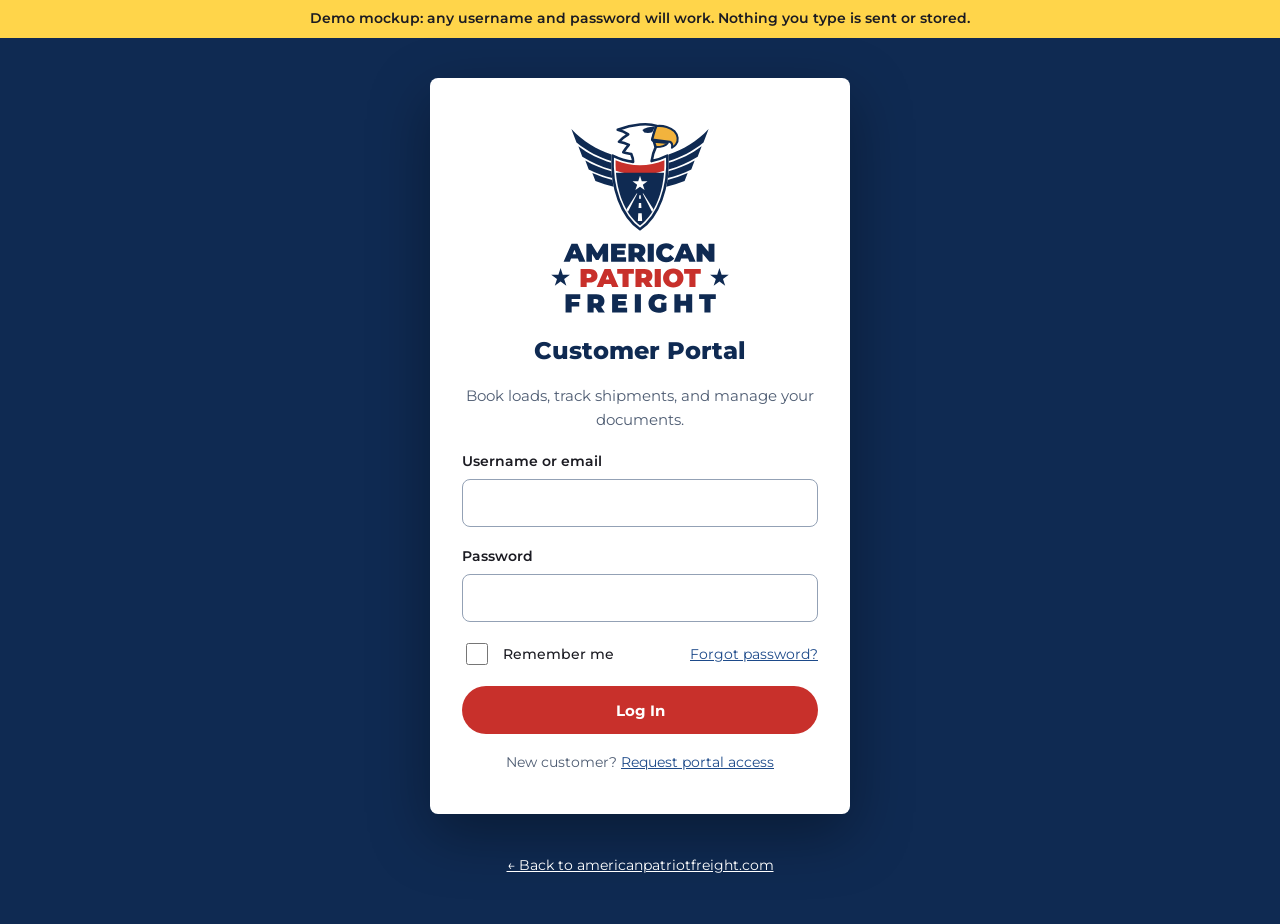
==== commit b45b3135: "Change navy from purple-leaning to dark blue Navy #1c1660 -> #0f2a52 (gradients #091b38 / #1d4a8a), " ====
--- a/portal/index.html
+++ b/portal/index.html
@@ -20,7 +20,7 @@
 .login-row{display:flex;justify-content:space-between;align-items:center;flex-wrap:wrap;gap:8px;font-size:.9rem}
 .login-row .check label{font-weight:500}
 .login-card .btn{width:100%}
-.back{color:#c9c9e3;text-align:center;padding:0 0 32px;font-size:.9rem}
+.back{color:#c6d3e6;text-align:center;padding:0 0 32px;font-size:.9rem}
 .back a{color:#fff}
 </style>
 </head>
--- a/assets/style.css
+++ b/assets/style.css
@@ -1,15 +1,15 @@
 :root{
-  --navy:#1c1660;
-  --navy-2:#2a2385;
-  --navy-deep:#120e45;
+  --navy:#0f2a52;
+  --navy-2:#1d4a8a;
+  --navy-deep:#091b38;
   --red:#c8302b;
   --red-dark:#a32420;
   --red-light:#e8463f;
   --gold:#f2b33d;
   --ink:#1b1b22;
-  --muted:#55566a;
-  --line:#dcdce6;
-  --soft:#f4f4f8;
+  --muted:#4f5d73;
+  --line:#d7e0eb;
+  --soft:#f3f6fa;
   --white:#ffffff;
   --max:1140px;
   --ease-out:cubic-bezier(.16,1,.3,1);
@@ -54,7 +54,7 @@
 .btn-red{background:var(--red);color:#fff}
 .btn-red:hover{background:var(--red-dark);color:#fff;box-shadow:0 12px 26px -10px rgba(200,48,43,.85)}
 .btn-outline{border-color:currentColor;color:var(--navy);background:transparent}
-.btn-outline:hover{background:var(--navy);color:#fff;border-color:var(--navy);box-shadow:0 12px 26px -12px rgba(28,22,96,.7)}
+.btn-outline:hover{background:var(--navy);color:#fff;border-color:var(--navy);box-shadow:0 12px 26px -12px rgba(15,42,82,.7)}
 .btn-light{border-color:rgba(255,255,255,.7);color:#fff;background:transparent}
 .btn-light:hover{background:#fff;color:var(--navy);border-color:#fff;box-shadow:0 12px 26px -12px rgba(255,255,255,.5)}
 .btn-white{background:#fff;color:var(--navy)}
@@ -65,10 +65,10 @@
 .center .btn-row{justify-content:center}
 
 /* utility bar */
-.utility{background:var(--navy-deep);color:#c9c9e3;font-size:.82rem}
+.utility{background:var(--navy-deep);color:#c6d3e6;font-size:.82rem}
 .utility .wrap{display:flex;justify-content:space-between;align-items:center;gap:4px 20px;flex-wrap:wrap}
 .utility .u-group{display:flex;gap:4px 20px;flex-wrap:wrap}
-.utility a{color:#e4e4f2;text-decoration:none;font-weight:600;padding:8px 0;display:inline-flex;gap:6px;align-items:center}
+.utility a{color:#e1e9f4;text-decoration:none;font-weight:600;padding:8px 0;display:inline-flex;gap:6px;align-items:center}
 .utility a:hover{color:#fff}
 .utility svg{width:14px;height:14px;transition:rotate .4s var(--ease-spring)}
 .utility a:hover svg{rotate:-12deg}
@@ -107,17 +107,17 @@
 .hero{position:relative;color:#fff;background-color:var(--navy);background-position:center;background-size:cover;background-repeat:no-repeat;overflow:hidden}
 .hero .wrap{padding-top:96px;padding-bottom:96px;position:relative}
 .hero h1{color:#fff;max-width:820px}
-.hero .lead{color:#e4e4f2}
+.hero .lead{color:#e1e9f4}
 .hero .eyebrow{color:var(--gold)}
 .bg-navy-gradient,.page-hero,.cta{background-image:linear-gradient(135deg,var(--navy-deep) 0%,var(--navy-2) 55%,var(--navy-deep) 100%)}
 .page-hero{color:#fff;position:relative;overflow:hidden}
 .page-hero::after{content:"";position:absolute;inset:auto -10% -60% auto;width:60%;height:140%;background:radial-gradient(closest-side,rgba(242,179,61,.18),transparent);pointer-events:none}
 .page-hero .wrap{padding-top:64px;padding-bottom:64px;position:relative}
 .page-hero h1{color:#fff;max-width:820px}
-.page-hero .lead{color:#e4e4f2}
+.page-hero .lead{color:#e1e9f4}
 .page-hero .eyebrow{color:var(--gold)}
-.crumbs{font-size:.85rem;color:#c9c9e3;margin-bottom:12px}
-.crumbs a{color:#c9c9e3}
+.crumbs{font-size:.85rem;color:#c6d3e6;margin-bottom:12px}
+.crumbs a{color:#c6d3e6}
 .crumbs a:hover{color:#fff}
 
 /* facts strip */
@@ -143,14 +143,14 @@
 .card{position:relative;overflow:hidden;background:#fff;border:1px solid var(--line);border-radius:16px;padding:28px;display:flex;flex-direction:column;gap:8px;transition:translate .45s var(--ease-out),scale .45s var(--ease-out),box-shadow .45s,border-color .45s}
 .card::before{content:"";position:absolute;inset:0;background:radial-gradient(ellipse 80% 60% at 50% -10%,rgba(200,48,43,.12) 0%,transparent 70%);opacity:0;transition:opacity .45s;pointer-events:none}
 .card>*{position:relative}
-.card:hover,.card:focus-within{translate:0 -6px;scale:1.02;border-color:rgba(200,48,43,.45);box-shadow:0 26px 44px -20px rgba(28,22,96,.4)}
+.card:hover,.card:focus-within{translate:0 -6px;scale:1.02;border-color:rgba(200,48,43,.45);box-shadow:0 26px 44px -20px rgba(15,42,82,.4)}
 .card:hover::before,.card:focus-within::before{opacity:1}
 .card h3{transition:color .3s}
 .card:hover h3{color:var(--red)}
 .card .tags{font-size:.85rem;color:var(--red);font-weight:600}
 .card p{color:var(--muted);flex-grow:1;margin-bottom:.5em}
 .card a.more{font-weight:700;text-decoration:none;padding:8px 0}
-.icon{width:48px;height:48px;border-radius:14px;background:rgba(28,22,96,.08);color:var(--navy);display:flex;align-items:center;justify-content:center;margin-bottom:8px;transition:rotate .5s var(--ease-spring),scale .5s var(--ease-spring),box-shadow .4s,background .3s,color .3s}
+.icon{width:48px;height:48px;border-radius:14px;background:rgba(15,42,82,.08);color:var(--navy);display:flex;align-items:center;justify-content:center;margin-bottom:8px;transition:rotate .5s var(--ease-spring),scale .5s var(--ease-spring),box-shadow .4s,background .3s,color .3s}
 .icon svg{width:24px;height:24px}
 .card:hover .icon,.dcard:hover .icon{rotate:-10deg;scale:1.12;background:var(--red);color:#fff;box-shadow:var(--glow-red)}
 
@@ -165,7 +165,7 @@
 .xhint svg{width:14px;height:14px;transition:rotate .4s var(--ease-spring)}
 .xcard:hover .xhint svg,.xcard.open .xhint svg{rotate:180deg}
 .xcard:hover .xhint,.xcard.open .xhint{opacity:.55}
-.stat{display:inline-flex;align-self:flex-start;align-items:center;gap:8px;background:rgba(28,22,96,.07);color:var(--navy);border-radius:999px;padding:5px 12px;font-size:.78rem;font-weight:700}
+.stat{display:inline-flex;align-self:flex-start;align-items:center;gap:8px;background:rgba(15,42,82,.07);color:var(--navy);border-radius:999px;padding:5px 12px;font-size:.78rem;font-weight:700}
 .stat::before{content:"";width:7px;height:7px;border-radius:50%;background:var(--red);animation:ping 2.4s var(--ease-out) infinite}
 @keyframes ping{0%{box-shadow:0 0 0 0 rgba(200,48,43,.55)}70%,100%{box-shadow:0 0 0 7px rgba(200,48,43,0)}}
 
@@ -175,14 +175,14 @@
 .split{display:grid;grid-template-columns:repeat(auto-fit,minmax(320px,1fr));gap:48px;align-items:center}
 .tag-list{display:flex;flex-wrap:wrap;gap:8px;list-style:none;padding:0;margin:0 0 1.5em}
 .tag-list li{border:1px solid var(--navy);color:var(--navy);border-radius:999px;padding:4px 14px;font-size:.85rem;font-weight:600;cursor:default;transition:background .25s,color .25s,translate .25s var(--ease-out),box-shadow .25s}
-.tag-list li:hover{background:var(--navy);color:#fff;translate:0 -2px;box-shadow:0 8px 16px -8px rgba(28,22,96,.6)}
+.tag-list li:hover{background:var(--navy);color:#fff;translate:0 -2px;box-shadow:0 8px 16px -8px rgba(15,42,82,.6)}
 .panel{position:relative;overflow:hidden;background-image:linear-gradient(135deg,var(--navy-deep),var(--navy-2));color:#fff;border-radius:16px;padding:40px;display:flex;flex-direction:column;justify-content:center;min-height:280px;transition:translate .45s var(--ease-out),box-shadow .45s}
 .panel::after{content:"";position:absolute;width:260px;height:260px;right:-80px;top:-80px;border-radius:50%;background:radial-gradient(closest-side,rgba(242,179,61,.25),transparent);transition:scale .6s var(--ease-out);pointer-events:none}
-.panel:hover{translate:0 -6px;box-shadow:0 30px 50px -24px rgba(28,22,96,.6)}
+.panel:hover{translate:0 -6px;box-shadow:0 30px 50px -24px rgba(15,42,82,.6)}
 .panel:hover::after{scale:1.6}
 .panel>*{position:relative}
 .panel h3{color:#fff;font-size:1.5rem}
-.panel p{color:#e4e4f2}
+.panel p{color:#e1e9f4}
 .panel.panel-light{background:#fff;color:var(--ink);border:2px solid var(--navy)}
 .panel.panel-light h3{color:var(--navy)}
 .panel.panel-light p{color:var(--muted)}
@@ -237,7 +237,7 @@
 /* ---------- delivery page ---------- */
 .checks{list-style:none;margin:0;padding:0;display:flex;flex-direction:column;gap:12px}
 .checks li{display:flex;gap:14px;align-items:flex-start;background:#fff;border:1px solid var(--line);border-radius:12px;padding:16px 18px;font-weight:600;transition:translate .35s var(--ease-out),border-color .35s,box-shadow .35s}
-.checks li:hover{translate:6px 0;border-color:rgba(200,48,43,.45);box-shadow:0 14px 28px -18px rgba(28,22,96,.45)}
+.checks li:hover{translate:6px 0;border-color:rgba(200,48,43,.45);box-shadow:0 14px 28px -18px rgba(15,42,82,.45)}
 .checks .ck{width:26px;height:26px;border-radius:50%;background:rgba(200,48,43,.1);color:var(--red);display:flex;align-items:center;justify-content:center;flex-shrink:0;transition:background .3s,color .3s,rotate .45s var(--ease-spring),box-shadow .3s}
 .checks .ck svg{width:14px;height:14px}
 .checks li:hover .ck{background:var(--red);color:#fff;rotate:360deg;box-shadow:var(--glow-red)}
@@ -258,7 +258,7 @@
 .dgrid>:nth-child(even){margin-top:64px}
 @media (max-width:820px){.dgrid{grid-template-columns:1fr}.dgrid>:nth-child(even){margin-top:0}}
 .dcard{background:#fff;border:1px solid var(--line);border-radius:16px;padding:24px;transition:translate .35s var(--ease-out),border-color .35s,box-shadow .35s;cursor:default}
-.dcard:hover{translate:0 -4px;border-color:rgba(200,48,43,.45);box-shadow:0 22px 40px -22px rgba(28,22,96,.45)}
+.dcard:hover{translate:0 -4px;border-color:rgba(200,48,43,.45);box-shadow:0 22px 40px -22px rgba(15,42,82,.45)}
 .dcard .head{display:flex;align-items:center;gap:14px}
 .dcard .icon{margin:0;flex-shrink:0}
 .dcard .kicker{font-size:.7rem;font-weight:700;letter-spacing:.14em;text-transform:uppercase;color:var(--red);margin:0}
@@ -274,11 +274,11 @@
 .faq{max-width:820px;display:flex;flex-direction:column;gap:12px}
 .faq details{background:#fff;border:1px solid var(--line);border-radius:12px;transition:border-color .3s,box-shadow .3s}
 .faq details:hover{border-color:rgba(200,48,43,.4)}
-.faq details[open]{border-color:rgba(200,48,43,.45);box-shadow:0 18px 34px -24px rgba(28,22,96,.45)}
+.faq details[open]{border-color:rgba(200,48,43,.45);box-shadow:0 18px 34px -24px rgba(15,42,82,.45)}
 .faq summary{list-style:none;cursor:pointer;display:flex;justify-content:space-between;align-items:center;gap:16px;padding:18px 20px;font-weight:700;color:var(--navy);min-height:48px;transition:color .25s}
 .faq summary::-webkit-details-marker{display:none}
 .faq summary:hover{color:var(--red)}
-.faq .plus{width:28px;height:28px;border-radius:50%;background:rgba(28,22,96,.07);display:flex;align-items:center;justify-content:center;flex-shrink:0;transition:rotate .4s var(--ease-spring),background .3s,color .3s}
+.faq .plus{width:28px;height:28px;border-radius:50%;background:rgba(15,42,82,.07);display:flex;align-items:center;justify-content:center;flex-shrink:0;transition:rotate .4s var(--ease-spring),background .3s,color .3s}
 .faq .plus svg{width:14px;height:14px}
 .faq details[open] .plus{rotate:45deg;background:var(--red);color:#fff}
 .faq summary:hover .plus{rotate:90deg}
@@ -290,7 +290,7 @@
 .form{background:#fff;border:1px solid var(--line);border-radius:16px;padding:32px;display:flex;flex-direction:column;gap:20px}
 .row{display:grid;grid-template-columns:repeat(auto-fit,minmax(220px,1fr));gap:20px}
 label{display:block;font-weight:600;font-size:.9rem;margin-bottom:6px}
-input,select,textarea{width:100%;min-height:48px;padding:10px 12px;border:1px solid #9a9aae;border-radius:8px;font:inherit;font-size:1rem;background:#fff;color:var(--ink);transition:border-color .2s,box-shadow .2s}
+input,select,textarea{width:100%;min-height:48px;padding:10px 12px;border:1px solid #93a1b5;border-radius:8px;font:inherit;font-size:1rem;background:#fff;color:var(--ink);transition:border-color .2s,box-shadow .2s}
 input:hover,select:hover,textarea:hover{border-color:var(--navy-2)}
 input:focus,select:focus,textarea:focus{outline:none;border-color:var(--red);box-shadow:0 0 0 4px rgba(200,48,43,.18)}
 textarea{min-height:130px;resize:vertical}
@@ -308,13 +308,13 @@
 .map{border:0;width:100%;height:260px;border-radius:12px}
 
 /* footer */
-.site-footer{background:var(--navy-deep);color:#c9c9e3;font-size:.95rem}
+.site-footer{background:var(--navy-deep);color:#c6d3e6;font-size:.95rem}
 .site-footer .wrap{padding-top:56px;padding-bottom:24px}
 .foot-grid{display:grid;grid-template-columns:2fr 1fr 1.5fr 1fr;gap:32px}
 @media (max-width:800px){.foot-grid{grid-template-columns:1fr 1fr}}
 @media (max-width:480px){.foot-grid{grid-template-columns:1fr}}
 .site-footer h4{color:#fff;font-size:.8rem;letter-spacing:.12em;text-transform:uppercase;margin:0 0 12px}
-.site-footer a{color:#c9c9e3;text-decoration:none;display:block;padding:6px 0;transition:color .2s,translate .25s var(--ease-out)}
+.site-footer a{color:#c6d3e6;text-decoration:none;display:block;padding:6px 0;transition:color .2s,translate .25s var(--ease-out)}
 .site-footer a:hover{color:#fff;translate:4px 0}
 .site-footer .brand:hover{translate:0 0}
 .site-footer .brand img{height:64px}
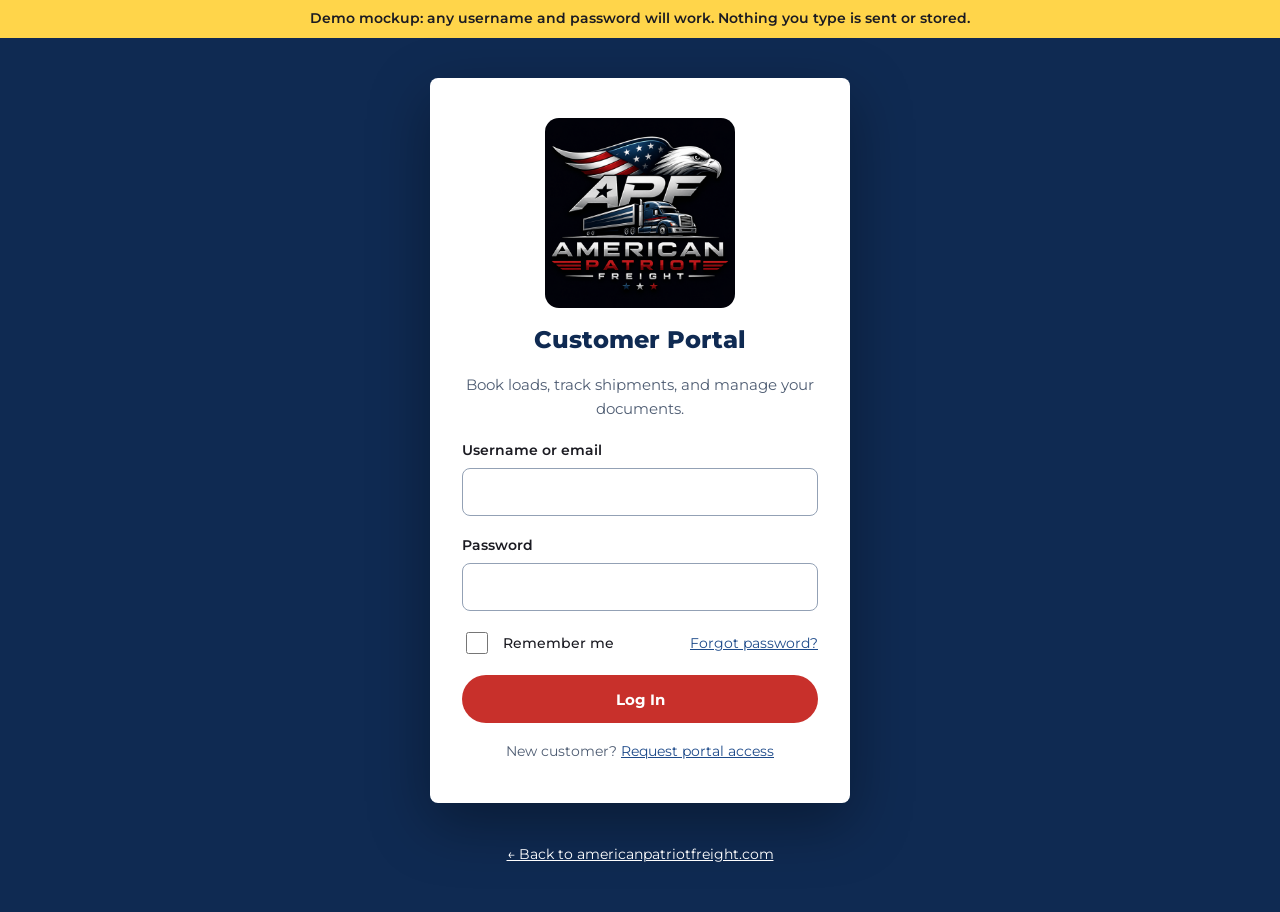
==== commit 4dbd57dc: "Use APF's chosen logo (1751) across the site Header, footer, About panel, portal and favicon now use" ====
--- a/portal/index.html
+++ b/portal/index.html
@@ -5,7 +5,7 @@
 <meta name="viewport" content="width=device-width, initial-scale=1">
 <title>Customer Login | American Patriot Freight</title>
 <meta name="robots" content="noindex">
-<link rel="icon" href="../assets/brand/logo-mark.svg" type="image/svg+xml">
+<link rel="icon" href="../assets/brand/favicon-1751.png" type="image/png">
 <link rel="preconnect" href="https://fonts.googleapis.com">
 <link href="https://fonts.googleapis.com/css2?family=Montserrat:wght@400;500;600;700;800&display=swap" rel="stylesheet">
 <link rel="stylesheet" href="../assets/style.css">
@@ -28,7 +28,7 @@
 <div class="demo-bar">Demo mockup: any username and password will work. Nothing you type is sent or stored.</div>
 <div class="login-wrap">
   <form class="login-card" id="login">
-    <a href="../index.html"><img src="../assets/brand/logo-stacked.svg" alt="American Patriot Freight home" width="190" height="201"></a>
+    <a href="../index.html"><img src="../assets/brand/logo-1751-badge.png" alt="American Patriot Freight home" width="190" height="190" style="border-radius:14px"></a>
     <h1>Customer Portal</h1>
     <p class="sub">Book loads, track shipments, and manage your documents.</p>
     <div><label for="u">Username or email</label><input id="u" autocomplete="off"></div>
--- a/assets/style.css
+++ b/assets/style.css
@@ -317,7 +317,7 @@
 .site-footer a{color:#c6d3e6;text-decoration:none;display:block;padding:6px 0;transition:color .2s,translate .25s var(--ease-out)}
 .site-footer a:hover{color:#fff;translate:4px 0}
 .site-footer .brand:hover{translate:0 0}
-.site-footer .brand img{height:64px}
+.site-footer .brand img{height:120px}
 .legal{border-top:1px solid rgba(255,255,255,.15);margin-top:40px;padding-top:20px;display:flex;flex-wrap:wrap;justify-content:space-between;gap:8px;font-size:.85rem}
 
 /* scroll reveal (only when JS is running) */
